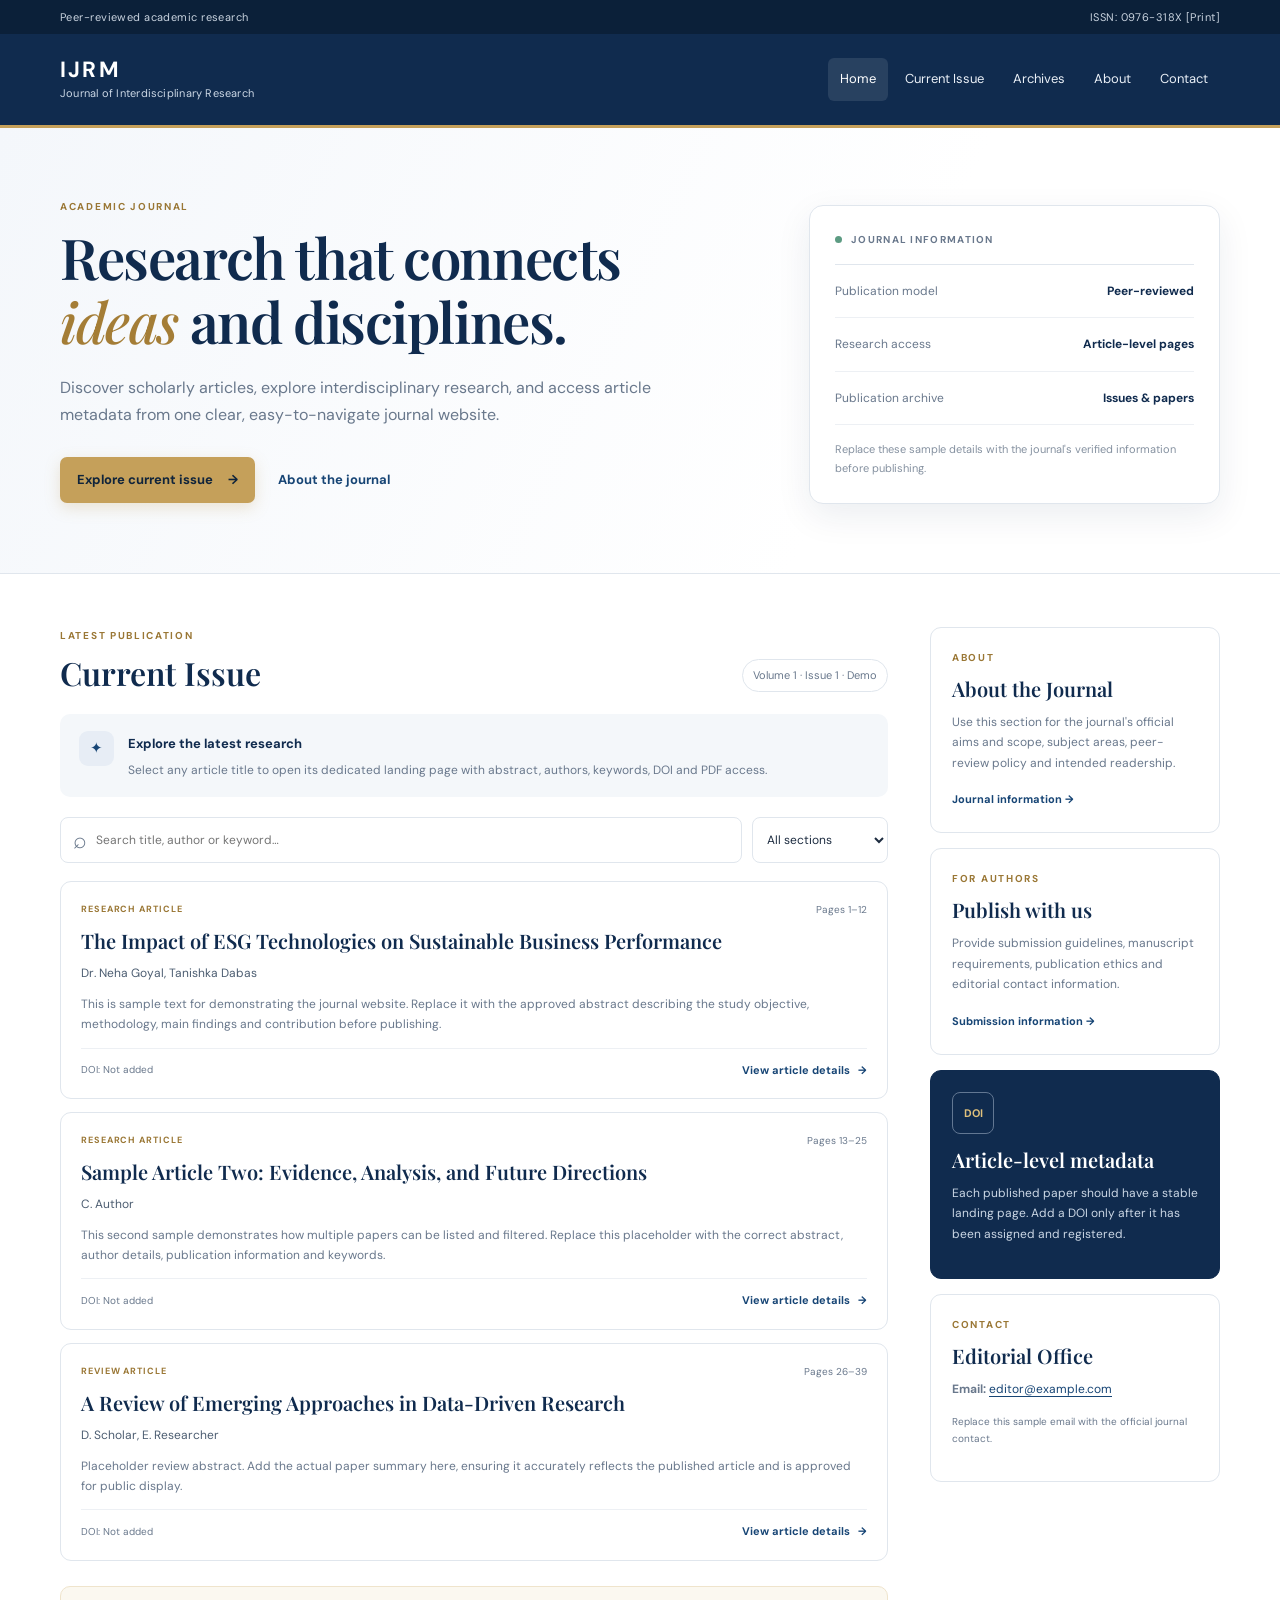
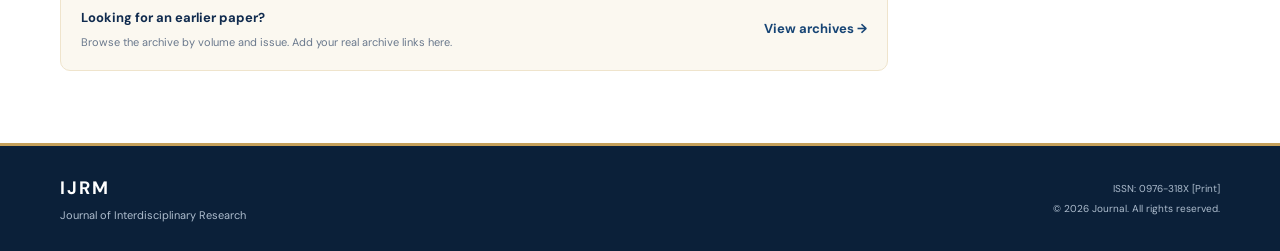
==== index.html @ 9e901ad0 "Add files via upload" ====
<!doctype html>
<html lang="en">
<head>
  <meta charset="utf-8">
  <meta name="viewport" content="width=device-width, initial-scale=1">
  <meta name="description" content="Academic journal homepage with article metadata and downloadable papers.">
  <title>IJRM Journal</title>
  <link rel="stylesheet" href="styles.css">
</head>
<body>
  <div class="topline"><div class="container topline-inner"><span>Peer-reviewed academic research</span><span>ISSN: 0976-318X [Print]</span></div></div>
  <header class="site-header">
    <div class="container brand-row">
      <a class="brand" href="index.html" aria-label="Journal homepage">
          <span><strong>IJRM</strong><small>Journal of Interdisciplinary Research</small></span>
      </a>
      <button class="menu-toggle" id="menuToggle" aria-expanded="false" aria-controls="mainNav">☰ <span class="sr-only">Toggle navigation</span></button>
      <nav id="mainNav" class="main-nav" aria-label="Main navigation">
        <a class="active" href="index.html">Home</a>
        <a href="#current-issue">Current Issue</a>
        <a href="#archives">Archives</a>
        <a href="#about">About</a>
        <a href="#contact">Contact</a>
      </nav>
    </div>
  </header>

  <main>
    <section class="hero">
      <div class="container hero-grid">
        <div class="hero-copy">
          <p class="eyebrow">ACADEMIC JOURNAL</p>
          <h1>Research that connects <em>ideas</em> and disciplines.</h1>
          <p class="hero-description">Discover scholarly articles, explore interdisciplinary research, and access article metadata from one clear, easy-to-navigate journal website.</p>
          <div class="hero-actions"><a class="button button-gold" href="#current-issue">Explore current issue <span aria-hidden="true">→</span></a><a class="text-link" href="#about">About the journal</a></div>
        </div>
        <div class="hero-card" aria-label="Journal information">
          <div class="hero-card-top"><span class="dot"></span> JOURNAL INFORMATION</div>
          <div class="metric"><span>Publication model</span><strong>Peer-reviewed</strong></div>
          <div class="metric"><span>Research access</span><strong>Article-level pages</strong></div>
          <div class="metric"><span>Publication archive</span><strong>Issues &amp; papers</strong></div>
          <p class="hero-note">Replace these sample details with the journal's verified information before publishing.</p>
        </div>
      </div>
    </section>

    <section class="container content-layout" id="current-issue">
      <div class="main-column">
        <div class="section-heading">
          <div><p class="eyebrow">LATEST PUBLICATION</p><h2>Current Issue</h2></div>
          <span class="issue-label" id="issueLabel">Volume 1 · Issue 1 · Demo</span>
        </div>
        <div class="issue-intro"><div class="issue-icon">✦</div><div><strong>Explore the latest research</strong><p>Select any article title to open its dedicated landing page with abstract, authors, keywords, DOI and PDF access.</p></div></div>
        <div class="toolbar">
          <label class="search-box"><span aria-hidden="true">⌕</span><input id="articleSearch" type="search" placeholder="Search title, author or keyword…" aria-label="Search articles"></label>
          <select id="categoryFilter" aria-label="Filter articles by section"><option value="all">All sections</option></select>
        </div>
        <div id="articleList" class="article-list" aria-live="polite"></div>
        <div id="emptyState" class="empty-state" hidden>No articles match your search. Try another title or keyword.</div>
        <div class="archive-callout" id="archives"><div><strong>Looking for an earlier paper?</strong><p>Browse the archive by volume and issue. Add your real archive links here.</p></div><a class="text-link" href="#archives">View archives <span aria-hidden="true">→</span></a></div>
      </div>

      <aside class="sidebar">
        <section class="side-card" id="about"><p class="eyebrow">ABOUT</p><h3>About the Journal</h3><p>Use this section for the journal's official aims and scope, subject areas, peer-review policy and intended readership.</p><a href="#contact" class="side-link">Journal information →</a></section>
        <section class="side-card"><p class="eyebrow">FOR AUTHORS</p><h3>Publish with us</h3><p>Provide submission guidelines, manuscript requirements, publication ethics and editorial contact information.</p><a href="#contact" class="side-link">Submission information →</a></section>
        <section class="side-card side-card-blue"><div class="side-icon">DOI</div><h3>Article-level metadata</h3><p>Each published paper should have a stable landing page. Add a DOI only after it has been assigned and registered.</p></section>
        <section class="side-card" id="contact"><p class="eyebrow">CONTACT</p><h3>Editorial Office</h3><p><strong>Email:</strong> <a href="mailto:editor@example.com">editor@example.com</a></p><p class="small-muted">Replace this sample email with the official journal contact.</p></section>
      </aside>
    </section>
  </main>
  <footer class="site-footer"><div class="container footer-inner"><div><a class="footer-brand" href="index.html">IJRM</a><p>Journal of Interdisciplinary Research</p></div><div class="footer-meta"><span>ISSN: 0976-318X [Print]</span><span>© <span id="year"></span> Journal. All rights reserved.</span></div></div></footer>
  <script src="app.js"></script>
</body>
</html>
---- styles.css ----
@import url('https://fonts.googleapis.com/css2?family=DM+Sans:wght@400;500;600;700&family=Playfair+Display:wght@500;600;700&display=swap');
:root{--navy:#102b4e;--blue:#174575;--gold:#c5a05a;--ink:#1d2c40;--muted:#69788c;--line:#e0e6ed;--pale:#f4f7fa;--white:#fff;--radius:14px;--shadow:0 12px 35px rgba(16,43,78,.08)}
*{box-sizing:border-box}html{scroll-behavior:smooth;scroll-padding-top:90px}body{margin:0;background:#fff;color:var(--ink);font-family:'DM Sans',Arial,sans-serif;font-size:15px;line-height:1.7}a{color:var(--blue);text-underline-offset:3px}a:focus-visible,button:focus-visible,input:focus-visible,select:focus-visible{outline:3px solid #d8b86e;outline-offset:3px}.container{width:min(1160px,calc(100% - 44px));margin-inline:auto}.topline{background:#0b2039;color:#c9d3df;font-size:11px;letter-spacing:.04em}.topline-inner{min-height:34px;display:flex;align-items:center;justify-content:space-between;gap:12px}.site-header{background:var(--navy);color:#fff;border-bottom:3px solid var(--gold)}.brand-row{min-height:91px;display:flex;align-items:center;justify-content:space-between;gap:28px}.brand{display:flex;align-items:center;gap:13px;color:white;text-decoration:none}.brand-mark{width:48px;height:48px;display:grid;place-items:center;border:1px solid var(--gold);color:var(--gold);font:700 28px 'Playfair Display',serif;border-radius:50%}.brand strong{display:block;font-size:22px;letter-spacing:.1em;line-height:1.3}.brand small{display:block;color:#cbd7e5;font-size:11px;letter-spacing:.02em}.main-nav{display:flex;align-items:center;gap:5px}.main-nav a{padding:10px 12px;color:#eaf0f7;text-decoration:none;font-size:13px;border-radius:6px}.main-nav a:hover,.main-nav a.active{color:#fff;background:rgba(255,255,255,.1)}.menu-toggle{display:none;background:transparent;color:white;border:1px solid #5c7590;border-radius:7px;padding:8px 11px;font-size:18px}.sr-only{position:absolute;width:1px;height:1px;padding:0;margin:-1px;overflow:hidden;clip:rect(0,0,0,0);white-space:nowrap;border:0}
.hero{background:linear-gradient(115deg,#f4f7fb 0%,#fff 67%);border-bottom:1px solid var(--line);overflow:hidden}.hero-grid{display:grid;grid-template-columns:1.25fr .75fr;align-items:center;gap:64px;padding-block:70px}.eyebrow{margin:0 0 10px;color:#9a7735;font-size:10px;font-weight:700;letter-spacing:.17em}.hero h1{font:600 clamp(36px,4.4vw,57px)/1.13 'Playfair Display',Georgia,serif;letter-spacing:-.025em;color:var(--navy);max-width:650px;margin:0}.hero h1 em{color:#a47d36;font-weight:500}.hero-description{max-width:600px;color:var(--muted);font-size:16px;margin:22px 0 28px}.hero-actions{display:flex;align-items:center;gap:23px;flex-wrap:wrap}.button{display:inline-flex;align-items:center;gap:15px;padding:12px 17px;border-radius:7px;font-size:13px;font-weight:700;text-decoration:none}.button-gold{background:var(--gold);color:#10243b;box-shadow:0 5px 15px #c5a05a40}.button-gold:hover{background:#d4b26d;color:#10243b}.text-link{font-size:13px;font-weight:700;text-decoration:none}.text-link:hover,.side-link:hover{text-decoration:underline}.hero-card{background:white;border:1px solid var(--line);border-radius:var(--radius);padding:25px;box-shadow:var(--shadow);transform:translateY(4px)}.hero-card-top{font-size:10px;font-weight:700;letter-spacing:.13em;color:var(--muted);padding-bottom:16px;border-bottom:1px solid var(--line);display:flex;align-items:center;gap:9px}.dot{width:7px;height:7px;background:#5c9b82;border-radius:50%}.metric{padding:16px 0;border-bottom:1px solid #edf0f4;display:flex;justify-content:space-between;gap:12px;font-size:12px}.metric span{color:var(--muted)}.metric strong{color:var(--navy);text-align:right}.hero-note{font-size:11px;color:#8591a0;margin:15px 0 0}
.content-layout{display:grid;grid-template-columns:minmax(0,1fr) 290px;gap:42px;padding-block:53px 72px}.section-heading{display:flex;justify-content:space-between;align-items:end;gap:15px;margin-bottom:22px}.section-heading h2{font:600 32px/1.2 'Playfair Display',Georgia,serif;margin:0;color:var(--navy)}.issue-label{font-size:11px;color:var(--muted);border:1px solid var(--line);padding:6px 10px;border-radius:20px;white-space:nowrap}.issue-intro{display:flex;gap:14px;align-items:flex-start;background:var(--pale);padding:17px 19px;border-radius:10px;margin-bottom:20px}.issue-icon{display:grid;place-items:center;flex:0 0 35px;height:35px;background:#e7edf5;color:var(--blue);border-radius:9px}.issue-intro strong{font-size:13px;color:var(--navy)}.issue-intro p{font-size:12px;color:var(--muted);margin:3px 0 0}.toolbar{display:flex;gap:10px;margin-bottom:18px}.search-box{display:flex;align-items:center;gap:9px;flex:1;border:1px solid var(--line);border-radius:8px;padding:0 12px;color:var(--muted)}.search-box span{font-size:23px}.search-box input{border:0;outline:none!important;width:100%;min-width:0;padding:12px 0;font:inherit;font-size:12px;color:var(--ink);background:transparent}.toolbar select{border:1px solid var(--line);border-radius:8px;background:#fff;padding:0 10px;color:var(--ink);font:inherit;font-size:12px;max-width:160px}.article-list{display:grid;gap:13px}.article-card{border:1px solid var(--line);border-radius:11px;padding:19px 20px;transition:box-shadow .2s,border-color .2s,transform .2s}.article-card:hover{border-color:#bdcddd;box-shadow:0 8px 24px rgba(16,43,78,.06);transform:translateY(-1px)}.article-topline{display:flex;justify-content:space-between;align-items:center;gap:10px;margin-bottom:9px}.article-type{font-size:9px;letter-spacing:.1em;font-weight:700;color:#9a7735;text-transform:uppercase}.article-pages{font-size:10px;color:var(--muted)}.article-card h3{font:600 20px/1.4 'Playfair Display',Georgia,serif;margin:0 0 8px;color:var(--navy)}.article-card h3 a{color:inherit;text-decoration:none}.article-card h3 a:hover{color:var(--blue);text-decoration:underline}.article-authors{font-size:12px;color:#4c5d71;margin:0 0 10px}.article-abstract{font-size:12px;color:var(--muted);margin:0 0 13px}.article-bottom{display:flex;align-items:center;justify-content:space-between;gap:12px;border-top:1px solid #edf0f4;padding-top:12px}.article-doi{font-size:10px;color:var(--muted);overflow-wrap:anywhere}.view-article{font-size:11px;font-weight:700;text-decoration:none;white-space:nowrap}.view-article span{margin-left:5px}.empty-state{padding:28px;text-align:center;color:var(--muted);border:1px dashed var(--line);border-radius:10px}.archive-callout{display:flex;justify-content:space-between;align-items:center;gap:15px;background:#fbf8f0;border:1px solid #efe4cc;border-radius:10px;padding:18px 20px;margin-top:25px}.archive-callout strong{font-size:13px;color:var(--navy)}.archive-callout p{margin:3px 0 0;color:var(--muted);font-size:11px}.archive-callout .text-link{white-space:nowrap}
.sidebar{display:grid;align-content:start;gap:15px}.side-card{padding:21px;border:1px solid var(--line);border-radius:11px;background:#fff}.side-card h3{font:600 20px/1.3 'Playfair Display',Georgia,serif;color:var(--navy);margin:0 0 10px}.side-card p:not(.eyebrow){font-size:12px;color:var(--muted);margin:0 0 13px}.side-link{font-size:11px;font-weight:700;text-decoration:none}.side-card-blue{background:var(--navy);color:white;border-color:var(--navy)}.side-card-blue h3{color:white;margin-top:13px}.side-card-blue p:not(.eyebrow){color:#cbd7e5}.side-card-blue .eyebrow{color:#e0c17c}.side-icon{display:grid;place-items:center;width:42px;height:42px;border:1px solid #627792;border-radius:8px;color:#e0c17c;font-size:11px;font-weight:700}.small-muted{font-size:10px!important}.site-footer{background:#0b2039;color:#d0dae6;border-top:3px solid var(--gold)}.footer-inner{display:flex;justify-content:space-between;align-items:center;gap:20px;padding-block:27px}.footer-brand{color:#fff;font-size:18px;font-weight:700;letter-spacing:.12em;text-decoration:none}.footer-inner p{font-size:11px;color:#aebdce;margin:2px 0 0}.footer-meta{display:grid;text-align:right;gap:3px;font-size:10px;color:#aebdce}
@media(max-width:900px){.hero-grid{gap:30px}.content-layout{grid-template-columns:minmax(0,1fr) 250px;gap:24px}.main-nav a{padding-inline:8px}}@media(max-width:720px){.container{width:min(100% - 30px,600px)}.topline-inner{font-size:9px}.brand-row{min-height:76px;flex-wrap:wrap;padding-block:12px}.brand-mark{width:41px;height:41px;font-size:24px}.brand strong{font-size:19px}.menu-toggle{display:block}.main-nav{display:none;flex-basis:100%;flex-direction:column;align-items:stretch;gap:2px;padding-bottom:7px}.main-nav.open{display:flex}.main-nav a{padding:10px}.hero-grid{grid-template-columns:1fr;padding-block:43px;gap:28px}.hero h1{font-size:41px}.hero-description{font-size:14px}.hero-card{padding:20px}.content-layout{grid-template-columns:1fr;padding-block:38px 50px}.sidebar{grid-template-columns:repeat(2,minmax(0,1fr))}.side-card{padding:16px}.section-heading{align-items:start;flex-direction:column}.section-heading h2{font-size:29px}.toolbar{flex-direction:column}.toolbar select{max-width:none;padding:12px}.article-card{padding:16px}.article-card h3{font-size:18px}.archive-callout{align-items:flex-start;flex-direction:column}.footer-inner{align-items:flex-start;flex-direction:column}.footer-meta{text-align:left}}@media(max-width:420px){.sidebar{grid-template-columns:1fr}.article-bottom{align-items:flex-start;flex-direction:column}.article-doi{font-size:9px}}
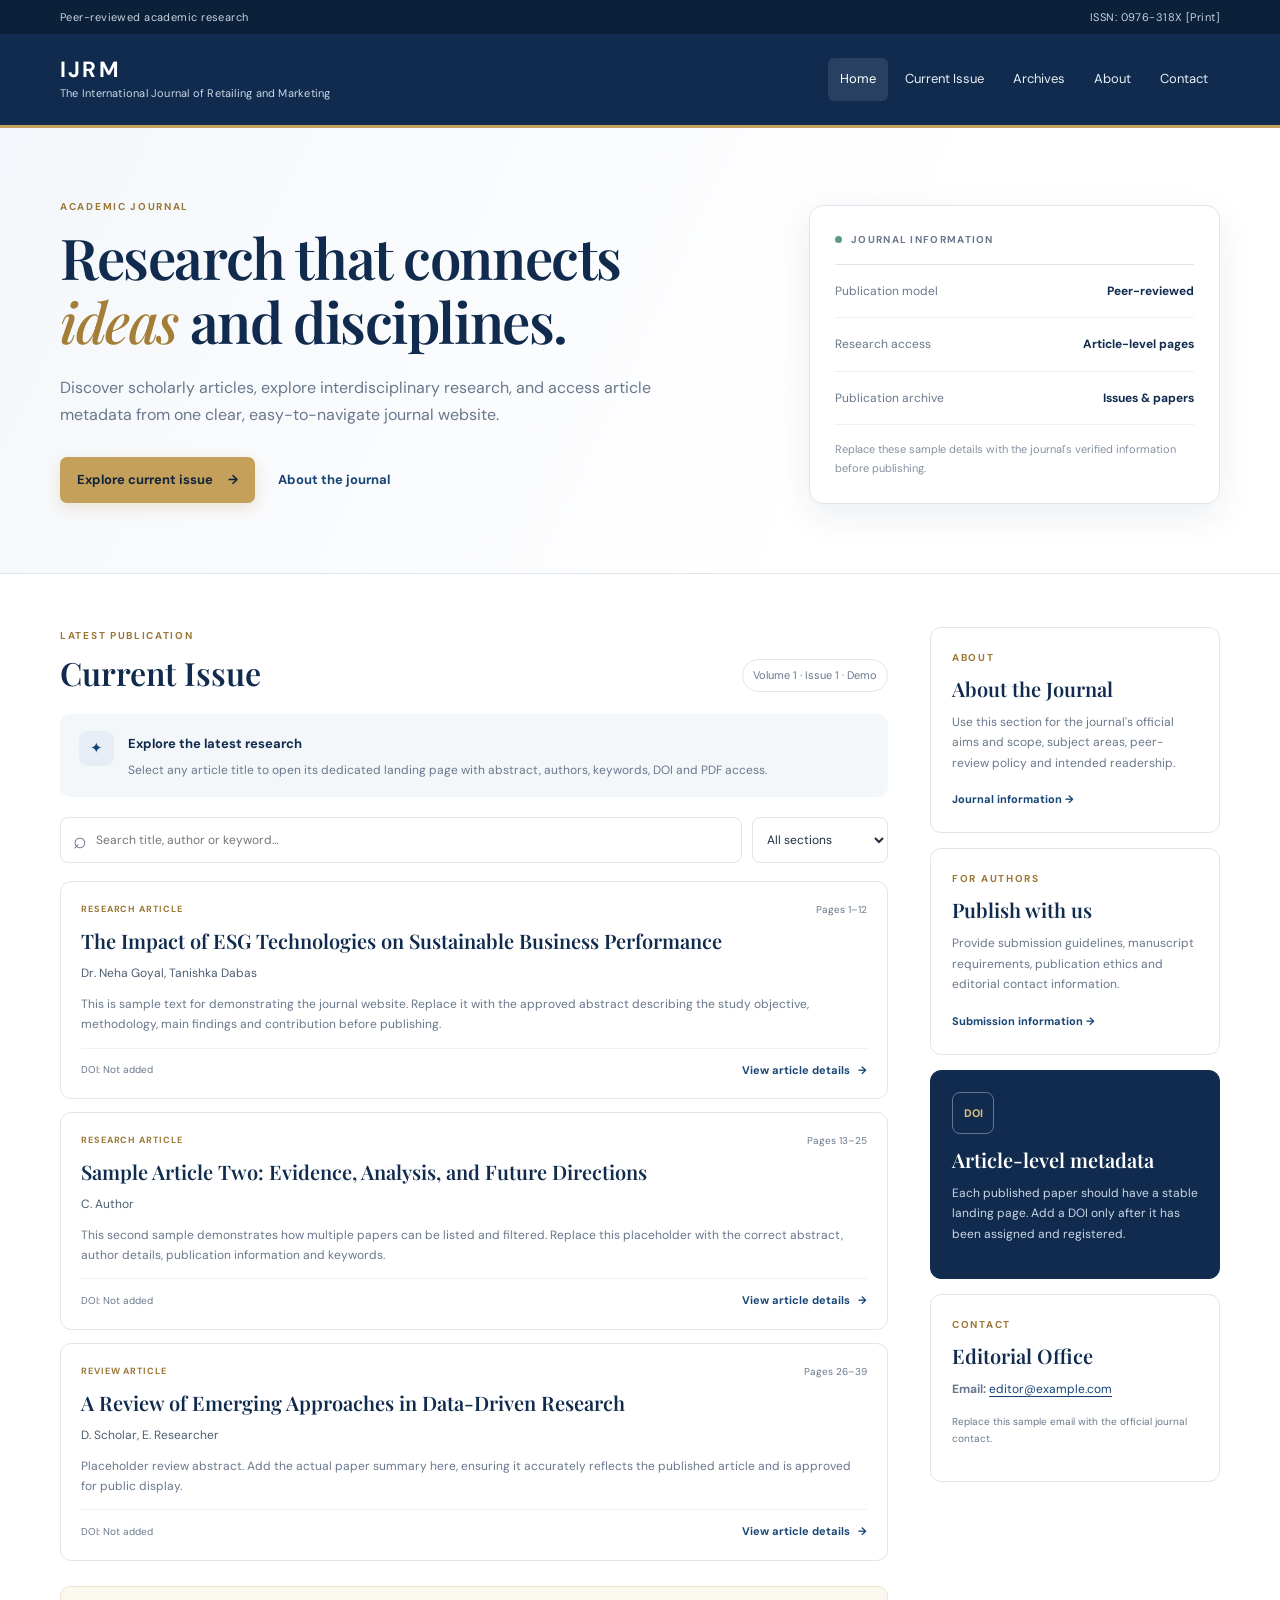
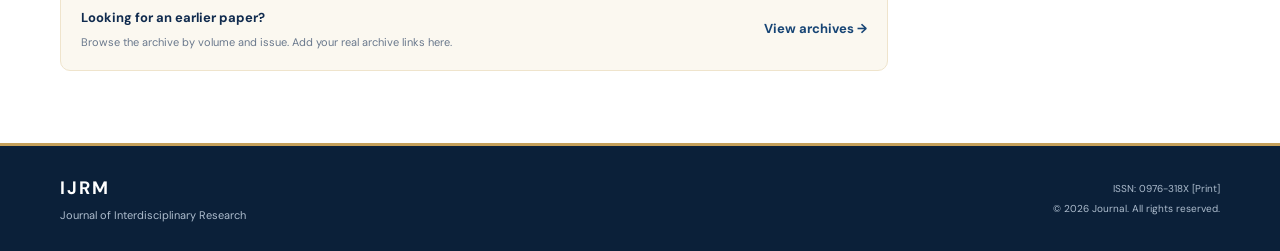
==== commit bd34d5e6: "Update journal title in index.html" ====
--- a/index.html
+++ b/index.html
@@ -12,7 +12,7 @@
   <header class="site-header">
     <div class="container brand-row">
       <a class="brand" href="index.html" aria-label="Journal homepage">
-          <span><strong>IJRM</strong><small>Journal of Interdisciplinary Research</small></span>
+          <span><strong>IJRM</strong><small>The International Journal of Retailing and Marketing</small></span>
       </a>
       <button class="menu-toggle" id="menuToggle" aria-expanded="false" aria-controls="mainNav">☰ <span class="sr-only">Toggle navigation</span></button>
       <nav id="mainNav" class="main-nav" aria-label="Main navigation">
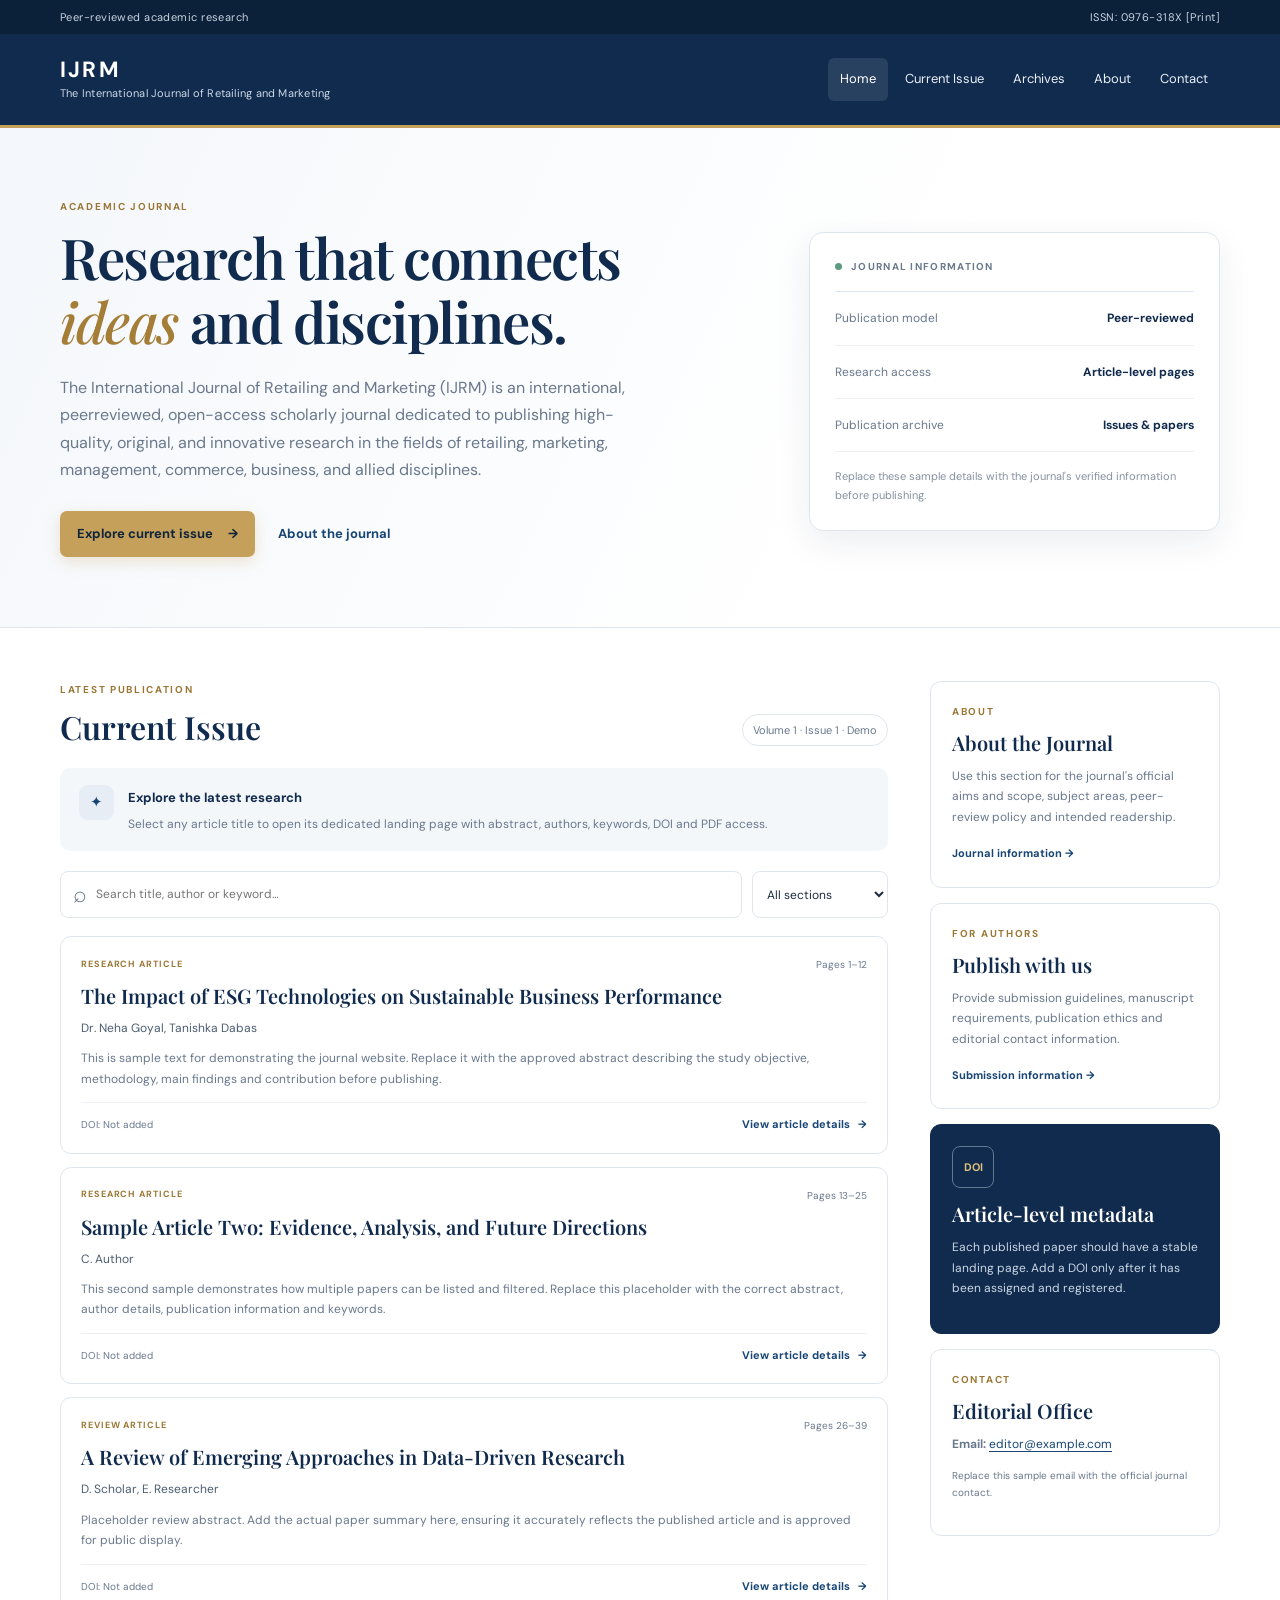
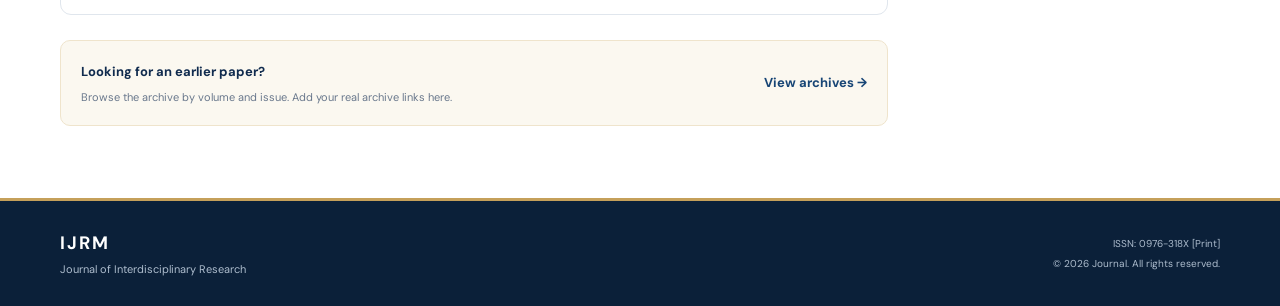
==== commit e94fc7c4: "Update index.html" ====
--- a/index.html
+++ b/index.html
@@ -31,7 +31,7 @@
         <div class="hero-copy">
           <p class="eyebrow">ACADEMIC JOURNAL</p>
           <h1>Research that connects <em>ideas</em> and disciplines.</h1>
-          <p class="hero-description">Discover scholarly articles, explore interdisciplinary research, and access article metadata from one clear, easy-to-navigate journal website.</p>
+          <p class="hero-description">The International Journal of Retailing and Marketing (IJRM) is an international, peerreviewed, open-access scholarly journal dedicated to publishing high-quality, original, and innovative research in the fields of retailing, marketing, management, commerce, business, and allied disciplines.</p>
           <div class="hero-actions"><a class="button button-gold" href="#current-issue">Explore current issue <span aria-hidden="true">→</span></a><a class="text-link" href="#about">About the journal</a></div>
         </div>
         <div class="hero-card" aria-label="Journal information">
